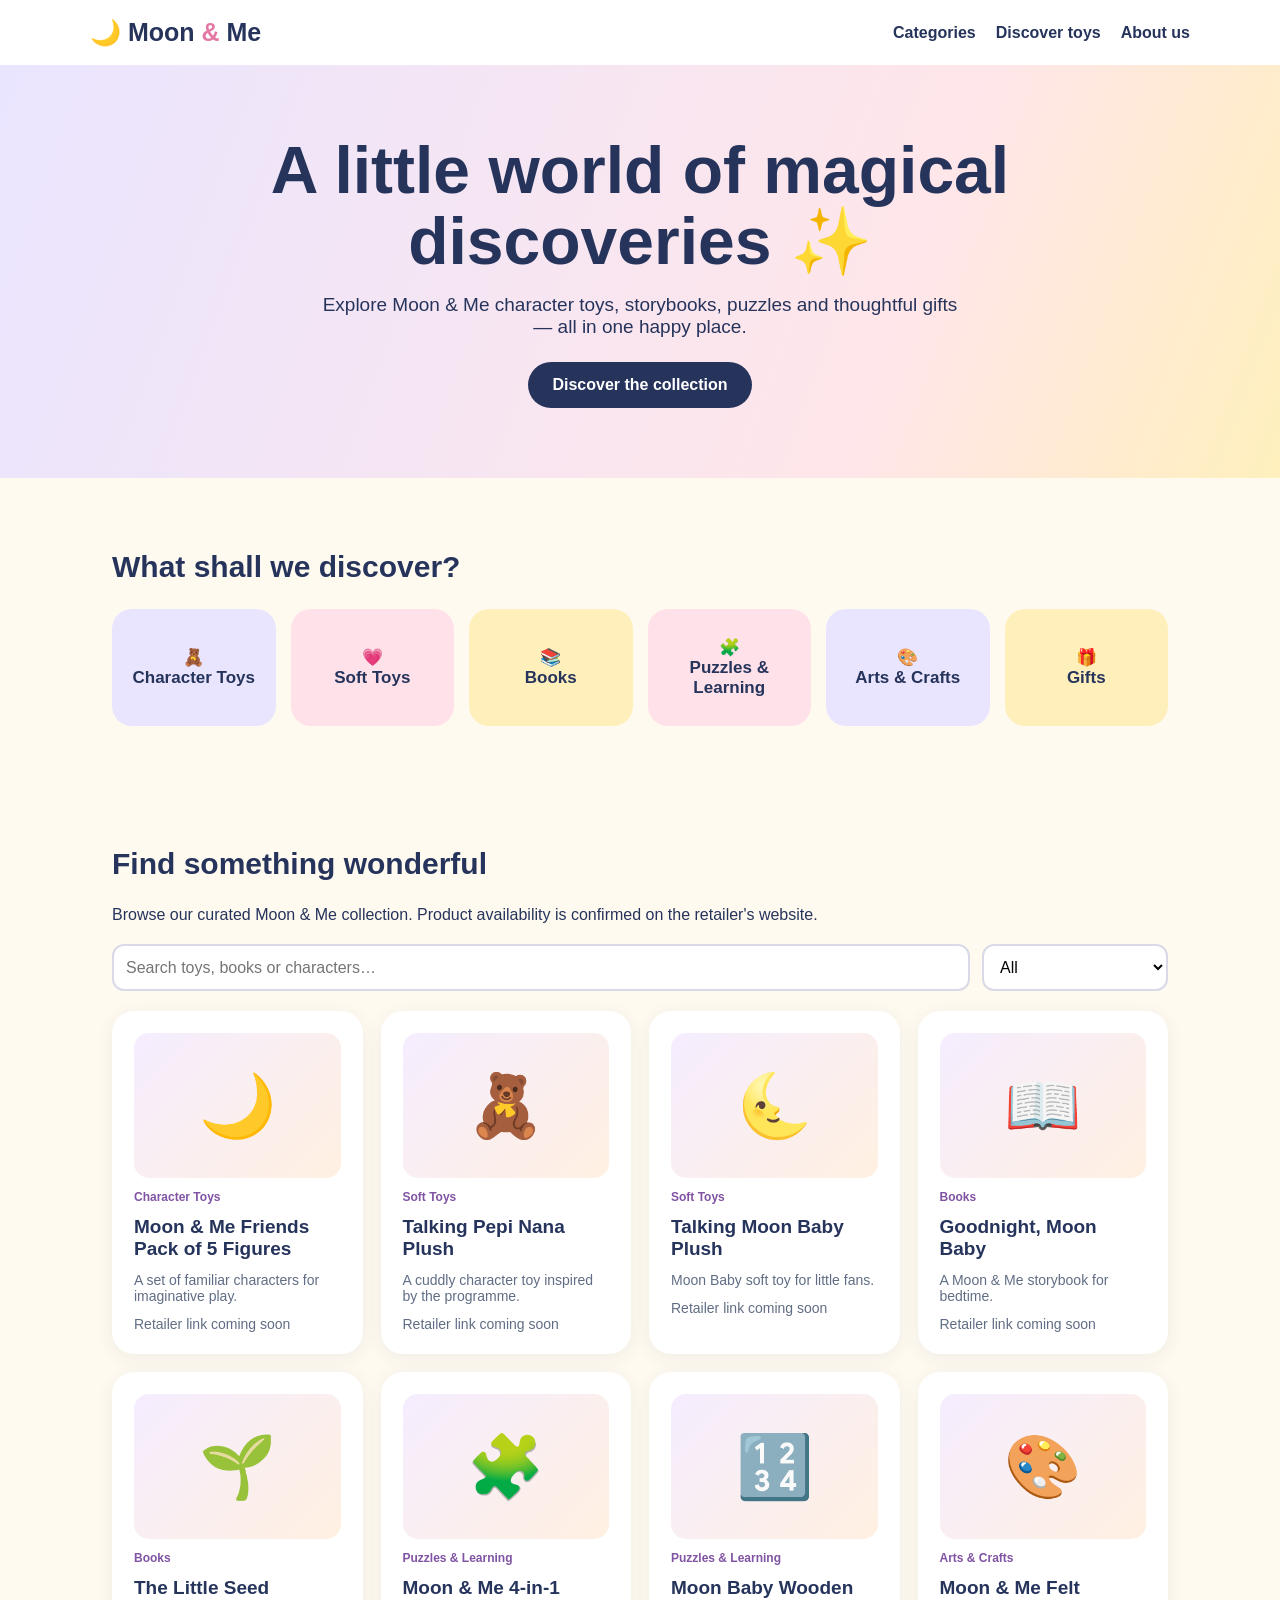
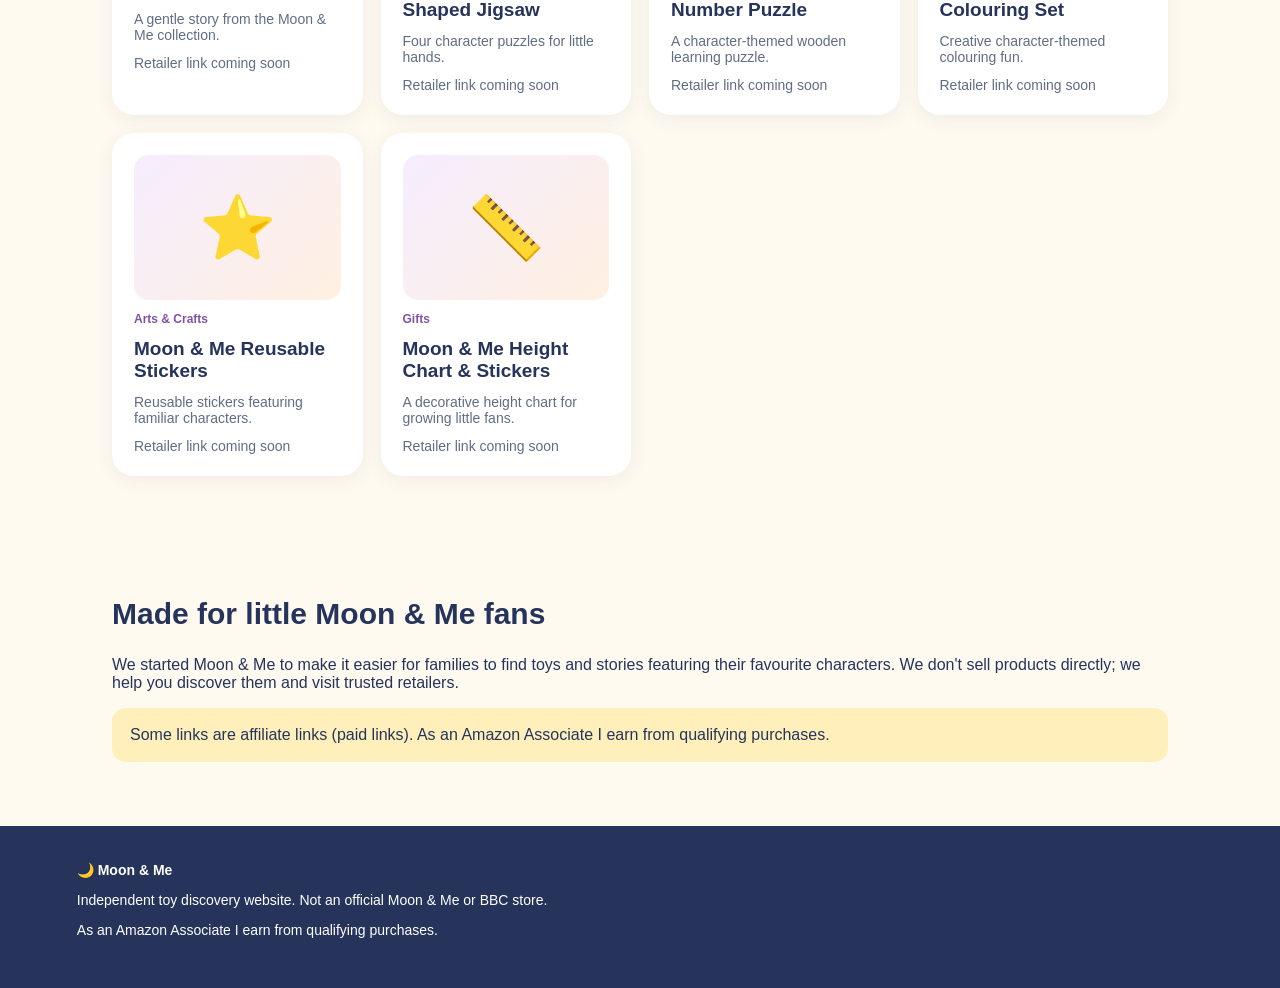
==== index.html @ 8431b451 "Add files via upload" ====
<!doctype html><html lang="en"><head><meta charset="utf-8"><meta name="viewport" content="width=device-width,initial-scale=1"><meta name="description" content="Discover Moon & Me toys, books and gifts. Find your favourite characters and shop through Amazon."><title>Moon & Me | Toys, Books & Gifts</title><style>:root{--navy:#26345c;--pink:#ffb9cb;--cream:#fffaf0;--lav:#eae5ff;--yellow:#ffe89c}*{box-sizing:border-box}body{margin:0;font-family:ui-rounded,'Trebuchet MS',Arial,sans-serif;color:var(--navy);background:var(--cream)}header{background:white;display:flex;justify-content:space-between;align-items:center;padding:18px max(5%,calc((100% - 1100px)/2));gap:18px;flex-wrap:wrap}a{color:inherit}nav{display:flex;gap:20px;flex-wrap:wrap}nav a{text-decoration:none;font-weight:700}.logo{font-size:25px;font-weight:900;text-decoration:none}.logo span{color:#e478a5}.hero{background:linear-gradient(110deg,#eae5ff,#ffe6e9 70%,#fff0bd);padding:70px 6%;text-align:center}.hero h1{font-size:clamp(35px,6vw,66px);line-height:1.08;margin:0 auto 16px;max-width:780px}.hero p{font-size:19px;max-width:650px;margin:0 auto 24px}.btn{display:inline-block;background:var(--navy);color:white;text-decoration:none;border:0;border-radius:40px;padding:14px 24px;font-weight:bold;cursor:pointer}.wrap{max-width:1100px;margin:auto;padding:48px 22px}h2{font-size:30px}.categories{display:grid;grid-template-columns:repeat(auto-fit,minmax(160px,1fr));gap:15px}.cat{border:0;border-radius:20px;background:#eae5ff;padding:28px 12px;font-size:17px;font-weight:800;color:var(--navy);cursor:pointer}.cat:nth-child(2n){background:#ffe1e9}.cat:nth-child(3n){background:#fff0bb}.tools{display:flex;gap:12px;flex-wrap:wrap;margin:20px 0}input,select{border:2px solid #d9d9e8;border-radius:12px;padding:12px;font:inherit;background:white}input{flex:1;min-width:190px}.products{display:grid;grid-template-columns:repeat(auto-fill,minmax(220px,1fr));gap:18px}.product{background:white;border-radius:22px;padding:22px;box-shadow:0 4px 18px #26345c12;display:flex;flex-direction:column;gap:12px}.art{height:145px;border-radius:15px;background:linear-gradient(135deg,#f5edff,#fff0e1);display:grid;place-items:center;font-size:62px}.product h3{font-size:19px;margin:0}.product p{margin:0;color:#606d84;font-size:14px}.product .btn{margin-top:auto;text-align:center;font-size:14px}.tag{font-size:12px;font-weight:800;color:#8053a3}footer{background:#26345c;color:white;padding:36px 6%;font-size:14px}footer a{color:white}.note{background:#fff0bb;padding:18px;border-radius:14px}#empty{display:none}button:focus-visible,a:focus-visible,input:focus-visible,select:focus-visible{outline:3px solid #cc5790;outline-offset:3px}@media(max-width:600px){header{padding:18px 6%}.hero{padding:48px 6%}}</style></head><body><header><a class="logo" href="/">🌙 Moon <span>&</span> Me</a><nav><a href="#categories">Categories</a><a href="#products">Discover toys</a><a href="#about">About us</a></nav></header><main><section class="hero"><h1>A little world of magical discoveries ✨</h1><p>Explore Moon & Me character toys, storybooks, puzzles and thoughtful gifts — all in one happy place.</p><a class="btn" href="#products">Discover the collection</a></section><section class="wrap" id="categories"><h2>What shall we discover?</h2><div class="categories" id="categoriesGrid"></div></section><section class="wrap" id="products"><h2>Find something wonderful</h2><p>Browse our curated Moon & Me collection. Product availability is confirmed on the retailer's website.</p><div class="tools"><input id="search" aria-label="Search products" placeholder="Search toys, books or characters…"><select id="category" aria-label="Filter category"></select></div><div class="products" id="grid"></div><p id="empty">No products match your search. Try another category.</p></section><section class="wrap" id="about"><h2>Made for little Moon & Me fans</h2><p>We started Moon & Me to make it easier for families to find toys and stories featuring their favourite characters. We don't sell products directly; we help you discover them and visit trusted retailers.</p><p class="note">Some links are affiliate links (paid links). As an Amazon Associate I earn from qualifying purchases.</p></section></main><footer><strong>🌙 Moon & Me</strong><p>Independent toy discovery website. Not an official Moon & Me or BBC store.</p><p>As an Amazon Associate I earn from qualifying purchases.</p></footer><script src="products.js"></script><script>const categories=['All','Character Toys','Soft Toys','Books','Puzzles & Learning','Arts & Crafts','Gifts'];const grid=document.querySelector('#grid'),catSelect=document.querySelector('#category');categories.forEach(c=>catSelect.add(new Option(c,c)));document.querySelector('#categoriesGrid').innerHTML=categories.slice(1).map((c,i)=>`<button class="cat" data-cat="${c}">${['🧸','💗','📚','🧩','🎨','🎁'][i]}<br>${c}</button>`).join('');document.querySelectorAll('[data-cat]').forEach(b=>b.addEventListener('click',()=>{catSelect.value=b.dataset.cat;render();document.querySelector('#products').scrollIntoView({behavior:'smooth'})}));function render(){const q=document.querySelector('#search').value.toLowerCase().trim(),c=catSelect.value;const items=PRODUCTS.filter(p=>(c==='All'||p.category===c)&&(`${p.title} ${p.description}`.toLowerCase().includes(q)));grid.replaceChildren();items.forEach(p=>{const card=document.createElement('article');card.className='product';const art=document.createElement('div');art.className='art';art.textContent=p.emoji;const tag=document.createElement('span');tag.className='tag';tag.textContent=p.category;const h=document.createElement('h3');h.textContent=p.title;const d=document.createElement('p');d.textContent=p.description;card.append(art,tag,h,d);if(p.asin){const a=document.createElement('a');a.className='btn';a.target='_blank';a.rel='sponsored noopener noreferrer';a.href=`https://www.amazon.co.uk/dp/${encodeURIComponent(p.asin)}?tag=rileyuk-21`;a.textContent='View on Amazon ↗';card.append(a)}else{const n=document.createElement('p');n.textContent='Retailer link coming soon';card.append(n)}grid.append(card)});document.querySelector('#empty').style.display=items.length?'none':'block'}document.querySelector('#search').addEventListener('input',render);catSelect.addEventListener('change',render);render();</script></body></html>
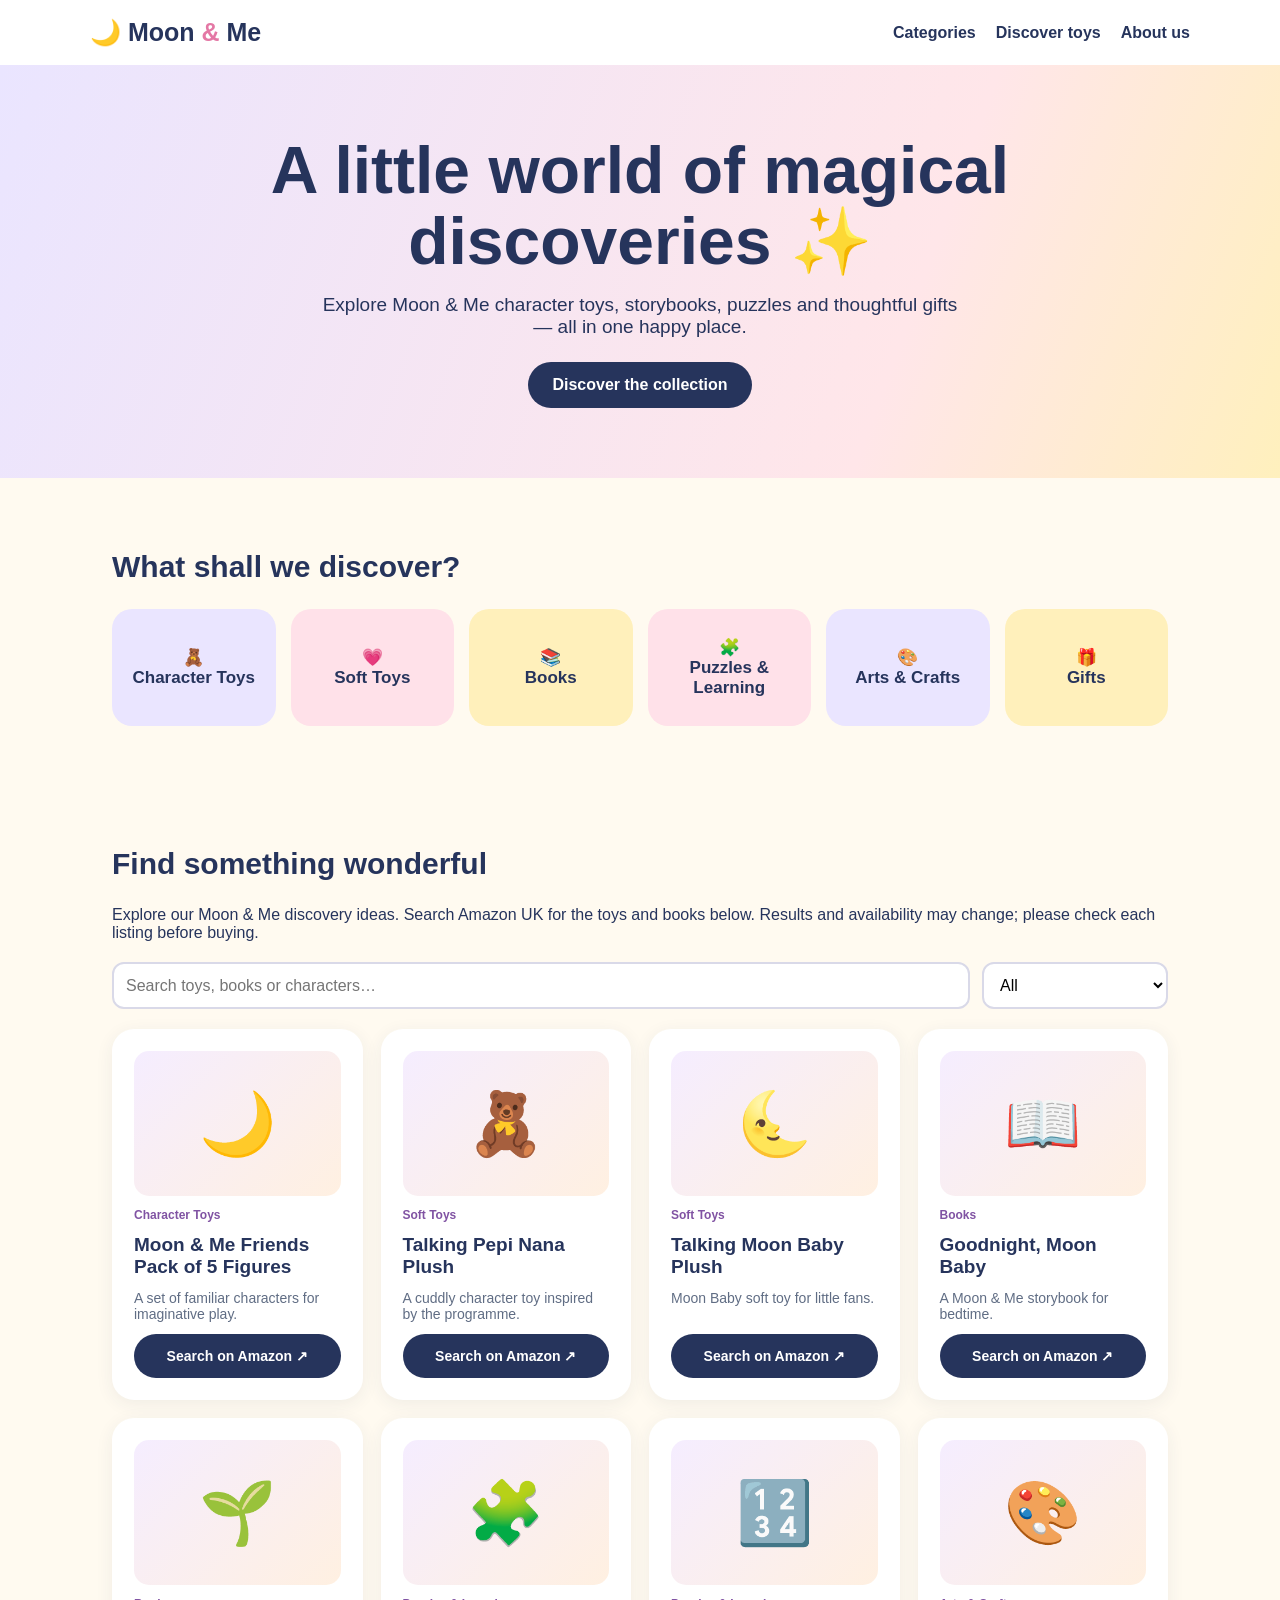
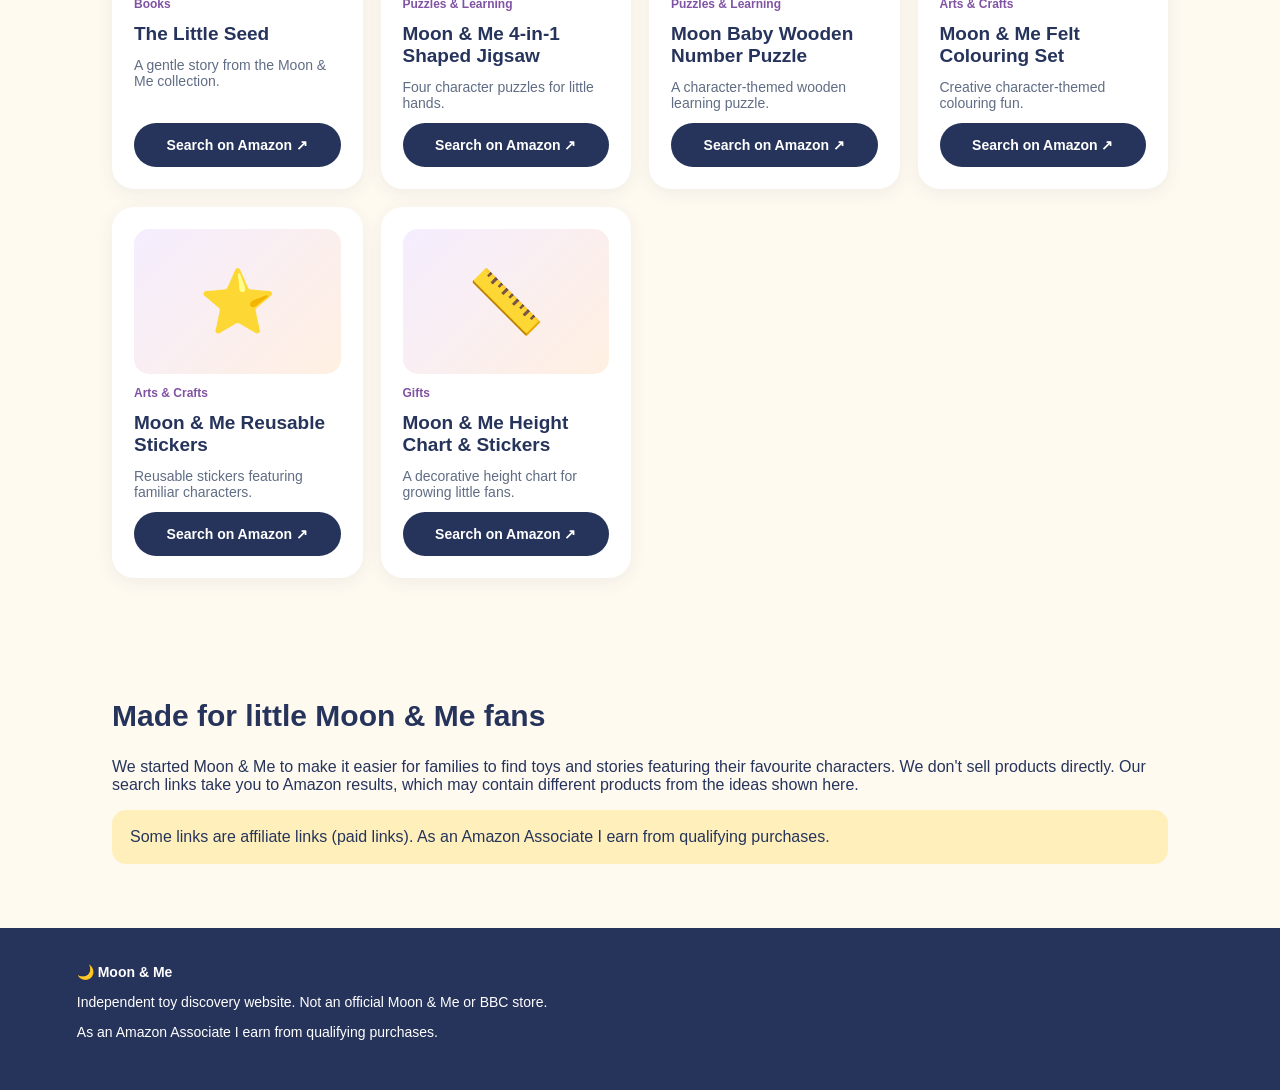
==== commit f0c48166: "Add files via upload" ====
--- a/index.html
+++ b/index.html
@@ -1 +1 @@
-<!doctype html><html lang="en"><head><meta charset="utf-8"><meta name="viewport" content="width=device-width,initial-scale=1"><meta name="description" content="Discover Moon & Me toys, books and gifts. Find your favourite characters and shop through Amazon."><title>Moon & Me | Toys, Books & Gifts</title><style>:root{--navy:#26345c;--pink:#ffb9cb;--cream:#fffaf0;--lav:#eae5ff;--yellow:#ffe89c}*{box-sizing:border-box}body{margin:0;font-family:ui-rounded,'Trebuchet MS',Arial,sans-serif;color:var(--navy);background:var(--cream)}header{background:white;display:flex;justify-content:space-between;align-items:center;padding:18px max(5%,calc((100% - 1100px)/2));gap:18px;flex-wrap:wrap}a{color:inherit}nav{display:flex;gap:20px;flex-wrap:wrap}nav a{text-decoration:none;font-weight:700}.logo{font-size:25px;font-weight:900;text-decoration:none}.logo span{color:#e478a5}.hero{background:linear-gradient(110deg,#eae5ff,#ffe6e9 70%,#fff0bd);padding:70px 6%;text-align:center}.hero h1{font-size:clamp(35px,6vw,66px);line-height:1.08;margin:0 auto 16px;max-width:780px}.hero p{font-size:19px;max-width:650px;margin:0 auto 24px}.btn{display:inline-block;background:var(--navy);color:white;text-decoration:none;border:0;border-radius:40px;padding:14px 24px;font-weight:bold;cursor:pointer}.wrap{max-width:1100px;margin:auto;padding:48px 22px}h2{font-size:30px}.categories{display:grid;grid-template-columns:repeat(auto-fit,minmax(160px,1fr));gap:15px}.cat{border:0;border-radius:20px;background:#eae5ff;padding:28px 12px;font-size:17px;font-weight:800;color:var(--navy);cursor:pointer}.cat:nth-child(2n){background:#ffe1e9}.cat:nth-child(3n){background:#fff0bb}.tools{display:flex;gap:12px;flex-wrap:wrap;margin:20px 0}input,select{border:2px solid #d9d9e8;border-radius:12px;padding:12px;font:inherit;background:white}input{flex:1;min-width:190px}.products{display:grid;grid-template-columns:repeat(auto-fill,minmax(220px,1fr));gap:18px}.product{background:white;border-radius:22px;padding:22px;box-shadow:0 4px 18px #26345c12;display:flex;flex-direction:column;gap:12px}.art{height:145px;border-radius:15px;background:linear-gradient(135deg,#f5edff,#fff0e1);display:grid;place-items:center;font-size:62px}.product h3{font-size:19px;margin:0}.product p{margin:0;color:#606d84;font-size:14px}.product .btn{margin-top:auto;text-align:center;font-size:14px}.tag{font-size:12px;font-weight:800;color:#8053a3}footer{background:#26345c;color:white;padding:36px 6%;font-size:14px}footer a{color:white}.note{background:#fff0bb;padding:18px;border-radius:14px}#empty{display:none}button:focus-visible,a:focus-visible,input:focus-visible,select:focus-visible{outline:3px solid #cc5790;outline-offset:3px}@media(max-width:600px){header{padding:18px 6%}.hero{padding:48px 6%}}</style></head><body><header><a class="logo" href="/">🌙 Moon <span>&</span> Me</a><nav><a href="#categories">Categories</a><a href="#products">Discover toys</a><a href="#about">About us</a></nav></header><main><section class="hero"><h1>A little world of magical discoveries ✨</h1><p>Explore Moon & Me character toys, storybooks, puzzles and thoughtful gifts — all in one happy place.</p><a class="btn" href="#products">Discover the collection</a></section><section class="wrap" id="categories"><h2>What shall we discover?</h2><div class="categories" id="categoriesGrid"></div></section><section class="wrap" id="products"><h2>Find something wonderful</h2><p>Browse our curated Moon & Me collection. Product availability is confirmed on the retailer's website.</p><div class="tools"><input id="search" aria-label="Search products" placeholder="Search toys, books or characters…"><select id="category" aria-label="Filter category"></select></div><div class="products" id="grid"></div><p id="empty">No products match your search. Try another category.</p></section><section class="wrap" id="about"><h2>Made for little Moon & Me fans</h2><p>We started Moon & Me to make it easier for families to find toys and stories featuring their favourite characters. We don't sell products directly; we help you discover them and visit trusted retailers.</p><p class="note">Some links are affiliate links (paid links). As an Amazon Associate I earn from qualifying purchases.</p></section></main><footer><strong>🌙 Moon & Me</strong><p>Independent toy discovery website. Not an official Moon & Me or BBC store.</p><p>As an Amazon Associate I earn from qualifying purchases.</p></footer><script src="products.js"></script><script>const categories=['All','Character Toys','Soft Toys','Books','Puzzles & Learning','Arts & Crafts','Gifts'];const grid=document.querySelector('#grid'),catSelect=document.querySelector('#category');categories.forEach(c=>catSelect.add(new Option(c,c)));document.querySelector('#categoriesGrid').innerHTML=categories.slice(1).map((c,i)=>`<button class="cat" data-cat="${c}">${['🧸','💗','📚','🧩','🎨','🎁'][i]}<br>${c}</button>`).join('');document.querySelectorAll('[data-cat]').forEach(b=>b.addEventListener('click',()=>{catSelect.value=b.dataset.cat;render();document.querySelector('#products').scrollIntoView({behavior:'smooth'})}));function render(){const q=document.querySelector('#search').value.toLowerCase().trim(),c=catSelect.value;const items=PRODUCTS.filter(p=>(c==='All'||p.category===c)&&(`${p.title} ${p.description}`.toLowerCase().includes(q)));grid.replaceChildren();items.forEach(p=>{const card=document.createElement('article');card.className='product';const art=document.createElement('div');art.className='art';art.textContent=p.emoji;const tag=document.createElement('span');tag.className='tag';tag.textContent=p.category;const h=document.createElement('h3');h.textContent=p.title;const d=document.createElement('p');d.textContent=p.description;card.append(art,tag,h,d);if(p.asin){const a=document.createElement('a');a.className='btn';a.target='_blank';a.rel='sponsored noopener noreferrer';a.href=`https://www.amazon.co.uk/dp/${encodeURIComponent(p.asin)}?tag=rileyuk-21`;a.textContent='View on Amazon ↗';card.append(a)}else{const n=document.createElement('p');n.textContent='Retailer link coming soon';card.append(n)}grid.append(card)});document.querySelector('#empty').style.display=items.length?'none':'block'}document.querySelector('#search').addEventListener('input',render);catSelect.addEventListener('change',render);render();</script></body></html>
+<!doctype html><html lang="en"><head><meta charset="utf-8"><meta name="viewport" content="width=device-width,initial-scale=1"><meta name="description" content="Discover Moon & Me toys, books and gifts. Find your favourite characters and shop through Amazon."><title>Moon & Me | Toys, Books & Gifts</title><style>:root{--navy:#26345c;--pink:#ffb9cb;--cream:#fffaf0;--lav:#eae5ff;--yellow:#ffe89c}*{box-sizing:border-box}body{margin:0;font-family:ui-rounded,'Trebuchet MS',Arial,sans-serif;color:var(--navy);background:var(--cream)}header{background:white;display:flex;justify-content:space-between;align-items:center;padding:18px max(5%,calc((100% - 1100px)/2));gap:18px;flex-wrap:wrap}a{color:inherit}nav{display:flex;gap:20px;flex-wrap:wrap}nav a{text-decoration:none;font-weight:700}.logo{font-size:25px;font-weight:900;text-decoration:none}.logo span{color:#e478a5}.hero{background:linear-gradient(110deg,#eae5ff,#ffe6e9 70%,#fff0bd);padding:70px 6%;text-align:center}.hero h1{font-size:clamp(35px,6vw,66px);line-height:1.08;margin:0 auto 16px;max-width:780px}.hero p{font-size:19px;max-width:650px;margin:0 auto 24px}.btn{display:inline-block;background:var(--navy);color:white;text-decoration:none;border:0;border-radius:40px;padding:14px 24px;font-weight:bold;cursor:pointer}.wrap{max-width:1100px;margin:auto;padding:48px 22px}h2{font-size:30px}.categories{display:grid;grid-template-columns:repeat(auto-fit,minmax(160px,1fr));gap:15px}.cat{border:0;border-radius:20px;background:#eae5ff;padding:28px 12px;font-size:17px;font-weight:800;color:var(--navy);cursor:pointer}.cat:nth-child(2n){background:#ffe1e9}.cat:nth-child(3n){background:#fff0bb}.tools{display:flex;gap:12px;flex-wrap:wrap;margin:20px 0}input,select{border:2px solid #d9d9e8;border-radius:12px;padding:12px;font:inherit;background:white}input{flex:1;min-width:190px}.products{display:grid;grid-template-columns:repeat(auto-fill,minmax(220px,1fr));gap:18px}.product{background:white;border-radius:22px;padding:22px;box-shadow:0 4px 18px #26345c12;display:flex;flex-direction:column;gap:12px}.art{height:145px;border-radius:15px;background:linear-gradient(135deg,#f5edff,#fff0e1);display:grid;place-items:center;font-size:62px}.product h3{font-size:19px;margin:0}.product p{margin:0;color:#606d84;font-size:14px}.product .btn{margin-top:auto;text-align:center;font-size:14px}.tag{font-size:12px;font-weight:800;color:#8053a3}footer{background:#26345c;color:white;padding:36px 6%;font-size:14px}footer a{color:white}.note{background:#fff0bb;padding:18px;border-radius:14px}#empty{display:none}button:focus-visible,a:focus-visible,input:focus-visible,select:focus-visible{outline:3px solid #cc5790;outline-offset:3px}@media(max-width:600px){header{padding:18px 6%}.hero{padding:48px 6%}}</style></head><body><header><a class="logo" href="/">🌙 Moon <span>&</span> Me</a><nav><a href="#categories">Categories</a><a href="#products">Discover toys</a><a href="#about">About us</a></nav></header><main><section class="hero"><h1>A little world of magical discoveries ✨</h1><p>Explore Moon & Me character toys, storybooks, puzzles and thoughtful gifts — all in one happy place.</p><a class="btn" href="#products">Discover the collection</a></section><section class="wrap" id="categories"><h2>What shall we discover?</h2><div class="categories" id="categoriesGrid"></div></section><section class="wrap" id="products"><h2>Find something wonderful</h2><p>Explore our Moon & Me discovery ideas. Search Amazon UK for the toys and books below. Results and availability may change; please check each listing before buying.</p><div class="tools"><input id="search" aria-label="Search products" placeholder="Search toys, books or characters…"><select id="category" aria-label="Filter category"></select></div><div class="products" id="grid"></div><p id="empty">No products match your search. Try another category.</p></section><section class="wrap" id="about"><h2>Made for little Moon & Me fans</h2><p>We started Moon & Me to make it easier for families to find toys and stories featuring their favourite characters. We don't sell products directly. Our search links take you to Amazon results, which may contain different products from the ideas shown here.</p><p class="note">Some links are affiliate links (paid links). As an Amazon Associate I earn from qualifying purchases.</p></section></main><footer><strong>🌙 Moon & Me</strong><p>Independent toy discovery website. Not an official Moon & Me or BBC store.</p><p>As an Amazon Associate I earn from qualifying purchases.</p></footer><script src="products.js"></script><script>const categories=['All','Character Toys','Soft Toys','Books','Puzzles & Learning','Arts & Crafts','Gifts'];const grid=document.querySelector('#grid'),catSelect=document.querySelector('#category');categories.forEach(c=>catSelect.add(new Option(c,c)));document.querySelector('#categoriesGrid').innerHTML=categories.slice(1).map((c,i)=>`<button class="cat" data-cat="${c}">${['🧸','💗','📚','🧩','🎨','🎁'][i]}<br>${c}</button>`).join('');document.querySelectorAll('[data-cat]').forEach(b=>b.addEventListener('click',()=>{catSelect.value=b.dataset.cat;render();document.querySelector('#products').scrollIntoView({behavior:'smooth'})}));function render(){const q=document.querySelector('#search').value.toLowerCase().trim(),c=catSelect.value;const items=PRODUCTS.filter(p=>(c==='All'||p.category===c)&&(`${p.title} ${p.description}`.toLowerCase().includes(q)));grid.replaceChildren();items.forEach(p=>{const card=document.createElement('article');card.className='product';const art=document.createElement('div');art.className='art';art.textContent=p.emoji;const tag=document.createElement('span');tag.className='tag';tag.textContent=p.category;const h=document.createElement('h3');h.textContent=p.title;const d=document.createElement('p');d.textContent=p.description;card.append(art,tag,h,d);if(p.asin){const a=document.createElement('a');a.className='btn';a.target='_blank';a.rel='sponsored noopener noreferrer';a.href=`https://www.amazon.co.uk/dp/${encodeURIComponent(p.asin)}?tag=rileyuk-21`;a.textContent='View on Amazon ↗';card.append(a)}else{const a=document.createElement('a');a.className='btn';a.target='_blank';a.rel='sponsored noopener noreferrer';a.href='https://www.amazon.co.uk/s?k='+encodeURIComponent(p.amazonSearch||p.title)+'&tag=rileyuk-21';a.textContent='Search on Amazon ↗';card.append(a)}grid.append(card)});document.querySelector('#empty').style.display=items.length?'none':'block'}document.querySelector('#search').addEventListener('input',render);catSelect.addEventListener('change',render);render();</script></body></html>
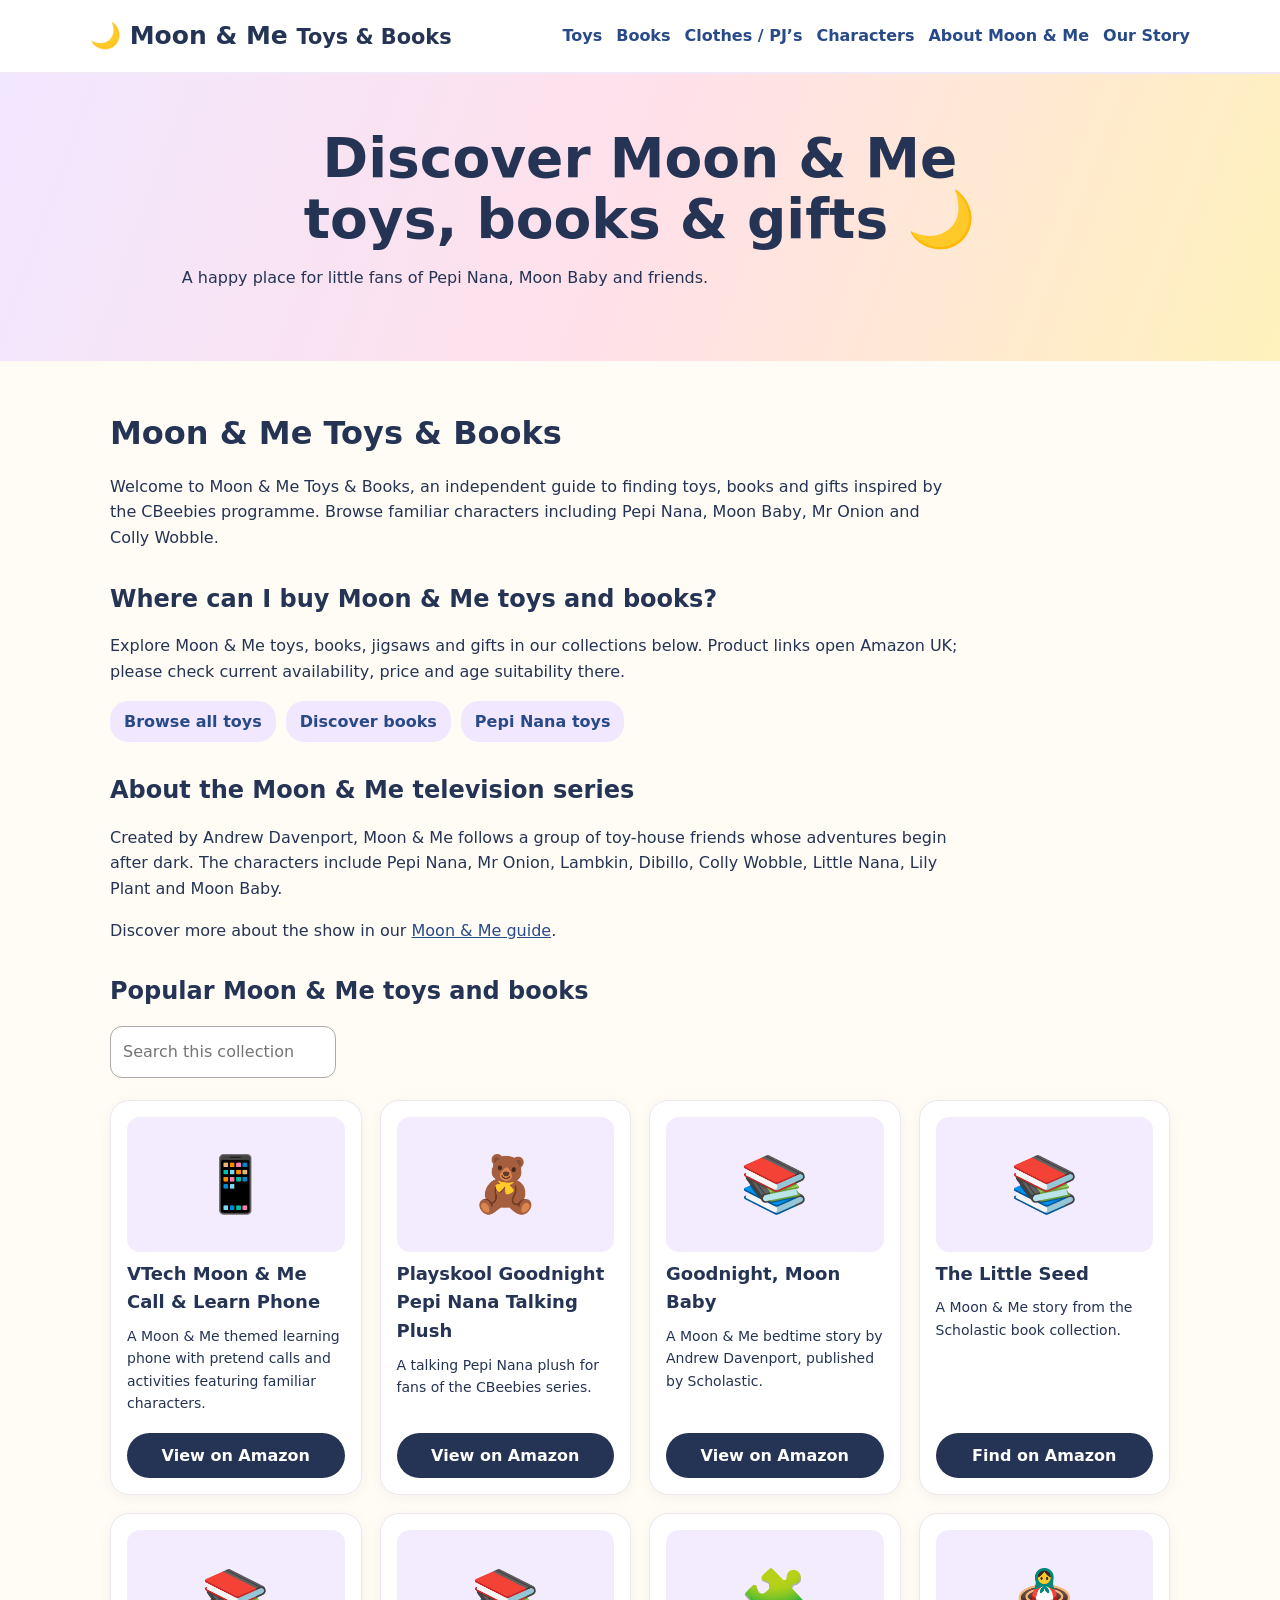
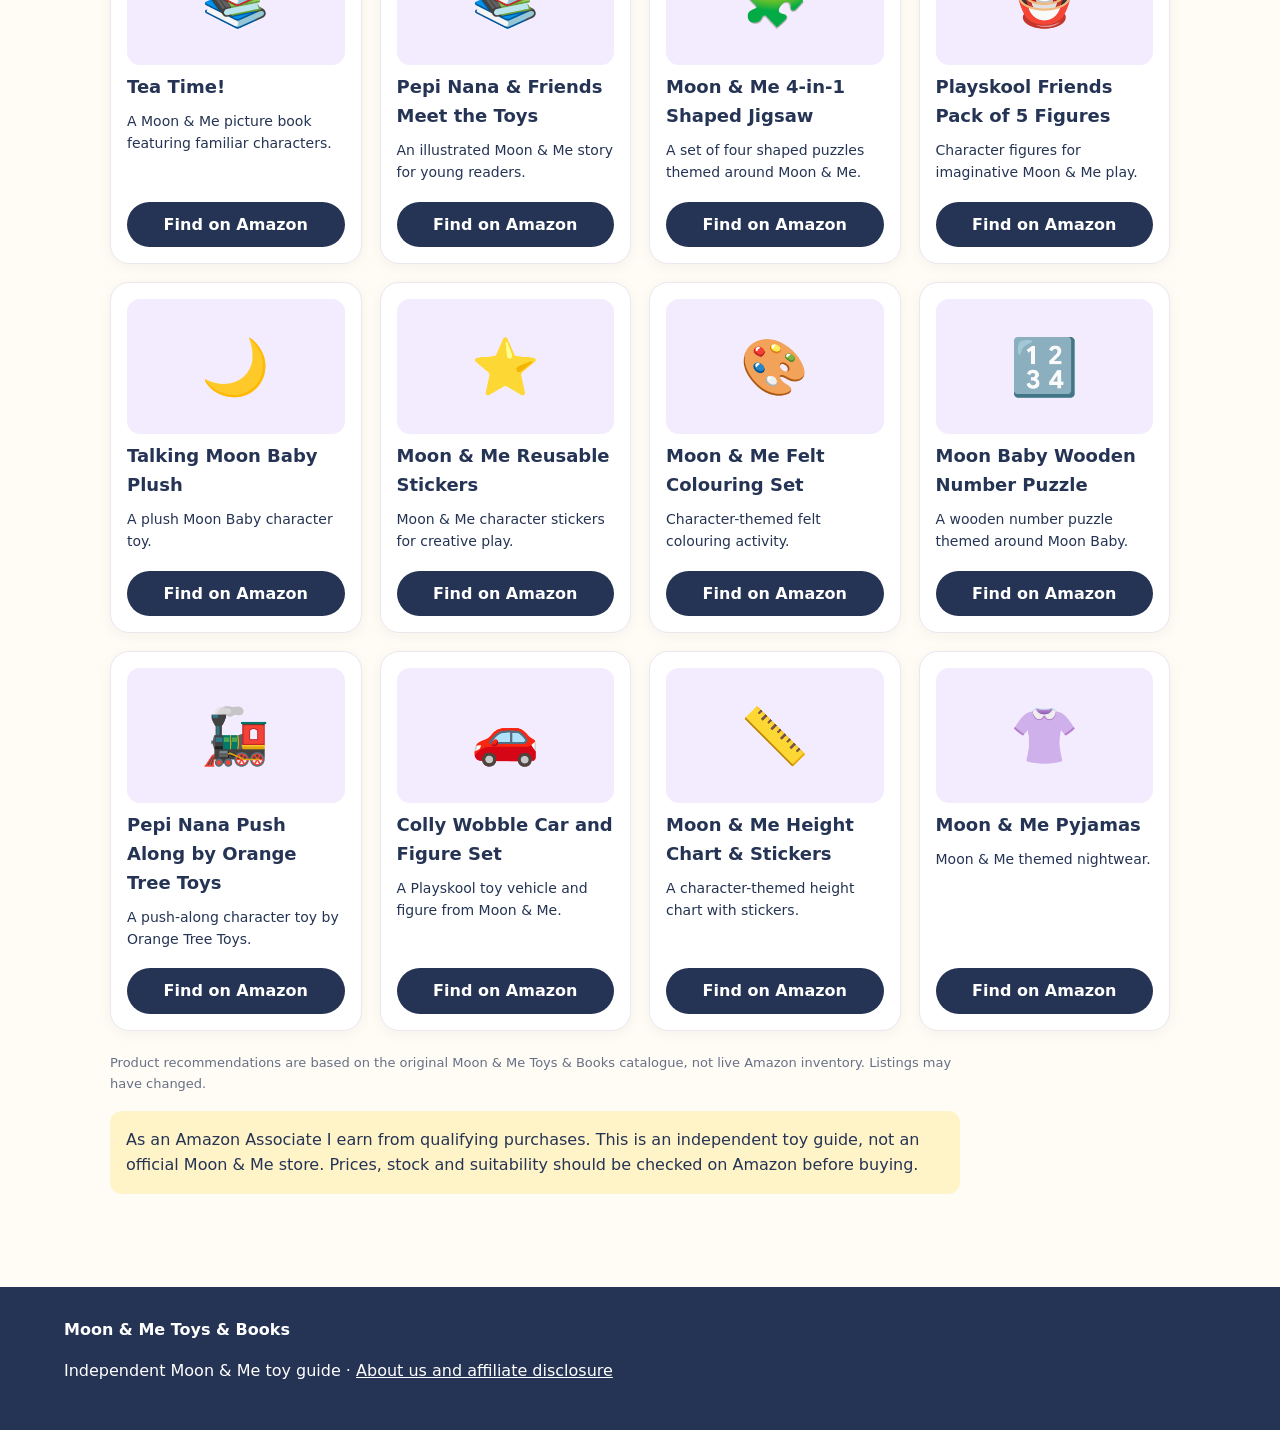
==== commit 14916907: "Add files via upload" ====
--- a/index.html
+++ b/index.html
@@ -1 +1 @@
-<!doctype html><html lang="en"><head><meta charset="utf-8"><meta name="viewport" content="width=device-width,initial-scale=1"><meta name="description" content="Discover Moon & Me toys, books and gifts. Find your favourite characters and shop through Amazon."><title>Moon & Me | Toys, Books & Gifts</title><style>:root{--navy:#26345c;--pink:#ffb9cb;--cream:#fffaf0;--lav:#eae5ff;--yellow:#ffe89c}*{box-sizing:border-box}body{margin:0;font-family:ui-rounded,'Trebuchet MS',Arial,sans-serif;color:var(--navy);background:var(--cream)}header{background:white;display:flex;justify-content:space-between;align-items:center;padding:18px max(5%,calc((100% - 1100px)/2));gap:18px;flex-wrap:wrap}a{color:inherit}nav{display:flex;gap:20px;flex-wrap:wrap}nav a{text-decoration:none;font-weight:700}.logo{font-size:25px;font-weight:900;text-decoration:none}.logo span{color:#e478a5}.hero{background:linear-gradient(110deg,#eae5ff,#ffe6e9 70%,#fff0bd);padding:70px 6%;text-align:center}.hero h1{font-size:clamp(35px,6vw,66px);line-height:1.08;margin:0 auto 16px;max-width:780px}.hero p{font-size:19px;max-width:650px;margin:0 auto 24px}.btn{display:inline-block;background:var(--navy);color:white;text-decoration:none;border:0;border-radius:40px;padding:14px 24px;font-weight:bold;cursor:pointer}.wrap{max-width:1100px;margin:auto;padding:48px 22px}h2{font-size:30px}.categories{display:grid;grid-template-columns:repeat(auto-fit,minmax(160px,1fr));gap:15px}.cat{border:0;border-radius:20px;background:#eae5ff;padding:28px 12px;font-size:17px;font-weight:800;color:var(--navy);cursor:pointer}.cat:nth-child(2n){background:#ffe1e9}.cat:nth-child(3n){background:#fff0bb}.tools{display:flex;gap:12px;flex-wrap:wrap;margin:20px 0}input,select{border:2px solid #d9d9e8;border-radius:12px;padding:12px;font:inherit;background:white}input{flex:1;min-width:190px}.products{display:grid;grid-template-columns:repeat(auto-fill,minmax(220px,1fr));gap:18px}.product{background:white;border-radius:22px;padding:22px;box-shadow:0 4px 18px #26345c12;display:flex;flex-direction:column;gap:12px}.art{height:145px;border-radius:15px;background:linear-gradient(135deg,#f5edff,#fff0e1);display:grid;place-items:center;font-size:62px}.product h3{font-size:19px;margin:0}.product p{margin:0;color:#606d84;font-size:14px}.product .btn{margin-top:auto;text-align:center;font-size:14px}.tag{font-size:12px;font-weight:800;color:#8053a3}footer{background:#26345c;color:white;padding:36px 6%;font-size:14px}footer a{color:white}.note{background:#fff0bb;padding:18px;border-radius:14px}#empty{display:none}button:focus-visible,a:focus-visible,input:focus-visible,select:focus-visible{outline:3px solid #cc5790;outline-offset:3px}@media(max-width:600px){header{padding:18px 6%}.hero{padding:48px 6%}}</style></head><body><header><a class="logo" href="/">🌙 Moon <span>&</span> Me</a><nav><a href="#categories">Categories</a><a href="#products">Discover toys</a><a href="#about">About us</a></nav></header><main><section class="hero"><h1>A little world of magical discoveries ✨</h1><p>Explore Moon & Me character toys, storybooks, puzzles and thoughtful gifts — all in one happy place.</p><a class="btn" href="#products">Discover the collection</a></section><section class="wrap" id="categories"><h2>What shall we discover?</h2><div class="categories" id="categoriesGrid"></div></section><section class="wrap" id="products"><h2>Find something wonderful</h2><p>Explore our Moon & Me discovery ideas. Search Amazon UK for the toys and books below. Results and availability may change; please check each listing before buying.</p><div class="tools"><input id="search" aria-label="Search products" placeholder="Search toys, books or characters…"><select id="category" aria-label="Filter category"></select></div><div class="products" id="grid"></div><p id="empty">No products match your search. Try another category.</p></section><section class="wrap" id="about"><h2>Made for little Moon & Me fans</h2><p>We started Moon & Me to make it easier for families to find toys and stories featuring their favourite characters. We don't sell products directly. Our search links take you to Amazon results, which may contain different products from the ideas shown here.</p><p class="note">Some links are affiliate links (paid links). As an Amazon Associate I earn from qualifying purchases.</p></section></main><footer><strong>🌙 Moon & Me</strong><p>Independent toy discovery website. Not an official Moon & Me or BBC store.</p><p>As an Amazon Associate I earn from qualifying purchases.</p></footer><script src="products.js"></script><script>const categories=['All','Character Toys','Soft Toys','Books','Puzzles & Learning','Arts & Crafts','Gifts'];const grid=document.querySelector('#grid'),catSelect=document.querySelector('#category');categories.forEach(c=>catSelect.add(new Option(c,c)));document.querySelector('#categoriesGrid').innerHTML=categories.slice(1).map((c,i)=>`<button class="cat" data-cat="${c}">${['🧸','💗','📚','🧩','🎨','🎁'][i]}<br>${c}</button>`).join('');document.querySelectorAll('[data-cat]').forEach(b=>b.addEventListener('click',()=>{catSelect.value=b.dataset.cat;render();document.querySelector('#products').scrollIntoView({behavior:'smooth'})}));function render(){const q=document.querySelector('#search').value.toLowerCase().trim(),c=catSelect.value;const items=PRODUCTS.filter(p=>(c==='All'||p.category===c)&&(`${p.title} ${p.description}`.toLowerCase().includes(q)));grid.replaceChildren();items.forEach(p=>{const card=document.createElement('article');card.className='product';const art=document.createElement('div');art.className='art';art.textContent=p.emoji;const tag=document.createElement('span');tag.className='tag';tag.textContent=p.category;const h=document.createElement('h3');h.textContent=p.title;const d=document.createElement('p');d.textContent=p.description;card.append(art,tag,h,d);if(p.asin){const a=document.createElement('a');a.className='btn';a.target='_blank';a.rel='sponsored noopener noreferrer';a.href=`https://www.amazon.co.uk/dp/${encodeURIComponent(p.asin)}?tag=rileyuk-21`;a.textContent='View on Amazon ↗';card.append(a)}else{const a=document.createElement('a');a.className='btn';a.target='_blank';a.rel='sponsored noopener noreferrer';a.href='https://www.amazon.co.uk/s?k='+encodeURIComponent(p.amazonSearch||p.title)+'&tag=rileyuk-21';a.textContent='Search on Amazon ↗';card.append(a)}grid.append(card)});document.querySelector('#empty').style.display=items.length?'none':'block'}document.querySelector('#search').addEventListener('input',render);catSelect.addEventListener('change',render);render();</script></body></html>
+<!doctype html><html lang="en-GB"><head><meta charset="utf-8"><meta name="viewport" content="width=device-width,initial-scale=1"><title>Buy Moon &amp; Me Toys &amp; Books | Moon &amp; Me Toy Guide</title><meta name="description" content="Find Moon &amp; Me toys and books, favourite characters and gift ideas in our independent Moon &amp; Me toy guide."><link rel="canonical" href="https://www.moonandmetoys.co.uk/"><link rel="stylesheet" href="/style.css"><meta name="robots" content="index,follow"></head><body><header><a class="brand" href="/">🌙 Moon &amp; Me <small>Toys &amp; Books</small></a><nav><a href="/all-toys">Toys</a><a href="/moon-me-books">Books</a><a href="/copy-of-all-toys-2">Clothes / PJ’s</a><a href="/all-characters">Characters</a><a href="/about-moon-and-me">About Moon & Me</a><a href="/who-are-we">Our Story</a></nav></header><div class="hero"><h1>Discover Moon & Me toys, books & gifts 🌙</h1><p>A happy place for little fans of Pepi Nana, Moon Baby and friends.</p></div><main class="wrap"><h1>Moon &amp; Me Toys &amp; Books</h1><p>Welcome to Moon & Me Toys & Books, an independent guide to finding toys, books and gifts inspired by the CBeebies programme. Browse familiar characters including Pepi Nana, Moon Baby, Mr Onion and Colly Wobble.</p><h2>Where can I buy Moon & Me toys and books?</h2><p>Explore Moon & Me toys, books, jigsaws and gifts in our collections below. Product links open Amazon UK; please check current availability, price and age suitability there.</p><div class="links"><a href="/all-toys">Browse all toys</a><a href="/moon-me-books">Discover books</a><a href="/pepinana">Pepi Nana toys</a></div><h2>About the Moon & Me television series</h2><p>Created by Andrew Davenport, Moon & Me follows a group of toy-house friends whose adventures begin after dark. The characters include Pepi Nana, Mr Onion, Lambkin, Dibillo, Colly Wobble, Little Nana, Lily Plant and Moon Baby.</p><p>Discover more about the show in our <a href="/about-moon-and-me">Moon & Me guide</a>.</p><h2>Popular Moon & Me toys and books</h2><div class="filters"><input id="search" type="search" placeholder="Search this collection" aria-label="Search products"></div><div class="cards" data-products data-filter="All"></div><p class="small">Product recommendations are based on the original Moon & Me Toys & Books catalogue, not live Amazon inventory. Listings may have changed.</p><p class="notice">As an Amazon Associate I earn from qualifying purchases. This is an independent toy guide, not an official Moon &amp; Me store. Prices, stock and suitability should be checked on Amazon before buying.</p></main><footer><strong>Moon &amp; Me Toys &amp; Books</strong><p>Independent Moon &amp; Me toy guide · <a href="/who-are-we">About us and affiliate disclosure</a></p></footer><script src="/products.js"></script><script src="/app.js"></script></body></html>
--- a/style.css
+++ b/style.css
@@ -0,0 +1 @@
+*{box-sizing:border-box}body{margin:0;background:#fffcf5;color:#253454;font:16px/1.6 system-ui,-apple-system,Arial,sans-serif}a{color:#284a88}header{background:white;border-bottom:2px solid #f1e9f7;padding:16px max(20px,calc((100% - 1100px)/2));display:flex;gap:24px;justify-content:space-between;align-items:center;flex-wrap:wrap}header a{text-decoration:none}.brand{font-size:25px;font-weight:900;color:#253454}nav{display:flex;gap:14px;flex-wrap:wrap}nav a{font-weight:700}.wrap{max-width:1100px;margin:auto;padding:32px 20px}.hero{background:linear-gradient(110deg,#f1e7ff,#ffe0e9,#fff2bc);padding:54px 20px;text-align:center}.hero h1{font-size:clamp(30px,5vw,55px);line-height:1.1;margin:0 auto 16px;max-width:800px}h1,h2{line-height:1.2}h2{margin-top:34px}p{max-width:850px}.cards{display:grid;grid-template-columns:repeat(auto-fill,minmax(215px,1fr));gap:18px;margin:22px 0}.card{border:1px solid #ece6ee;border-radius:19px;background:white;padding:16px;box-shadow:0 3px 14px #2733540c;display:flex;flex-direction:column;gap:8px}.image{border-radius:13px;background:#f3ecff;min-height:135px;display:grid;place-items:center;font-size:55px;overflow:hidden}.image img{width:100%;height:180px;object-fit:contain}.card h3{font-size:18px;margin:0}.card p{font-size:14px;margin:0;flex:1}.btn{display:inline-block;border-radius:30px;padding:10px 15px;background:#253454;color:white;text-decoration:none;font-weight:700;text-align:center;margin-top:10px}.small{font-size:13px;color:#667086}.filters{display:flex;gap:12px;flex-wrap:wrap}.filters input,.filters select{padding:12px;border:1px solid #aaa;border-radius:12px;font:inherit}footer{background:#253454;color:white;padding:30px 5%;margin-top:45px}footer a{color:white}.notice{background:#fff3c8;padding:16px;border-radius:12px}.links{display:flex;gap:10px;flex-wrap:wrap}.links a{background:#f1e7ff;padding:8px 14px;border-radius:18px;text-decoration:none;font-weight:700}@media(max-width:650px){header{padding:14px 20px}.hero{padding:38px 20px}}
